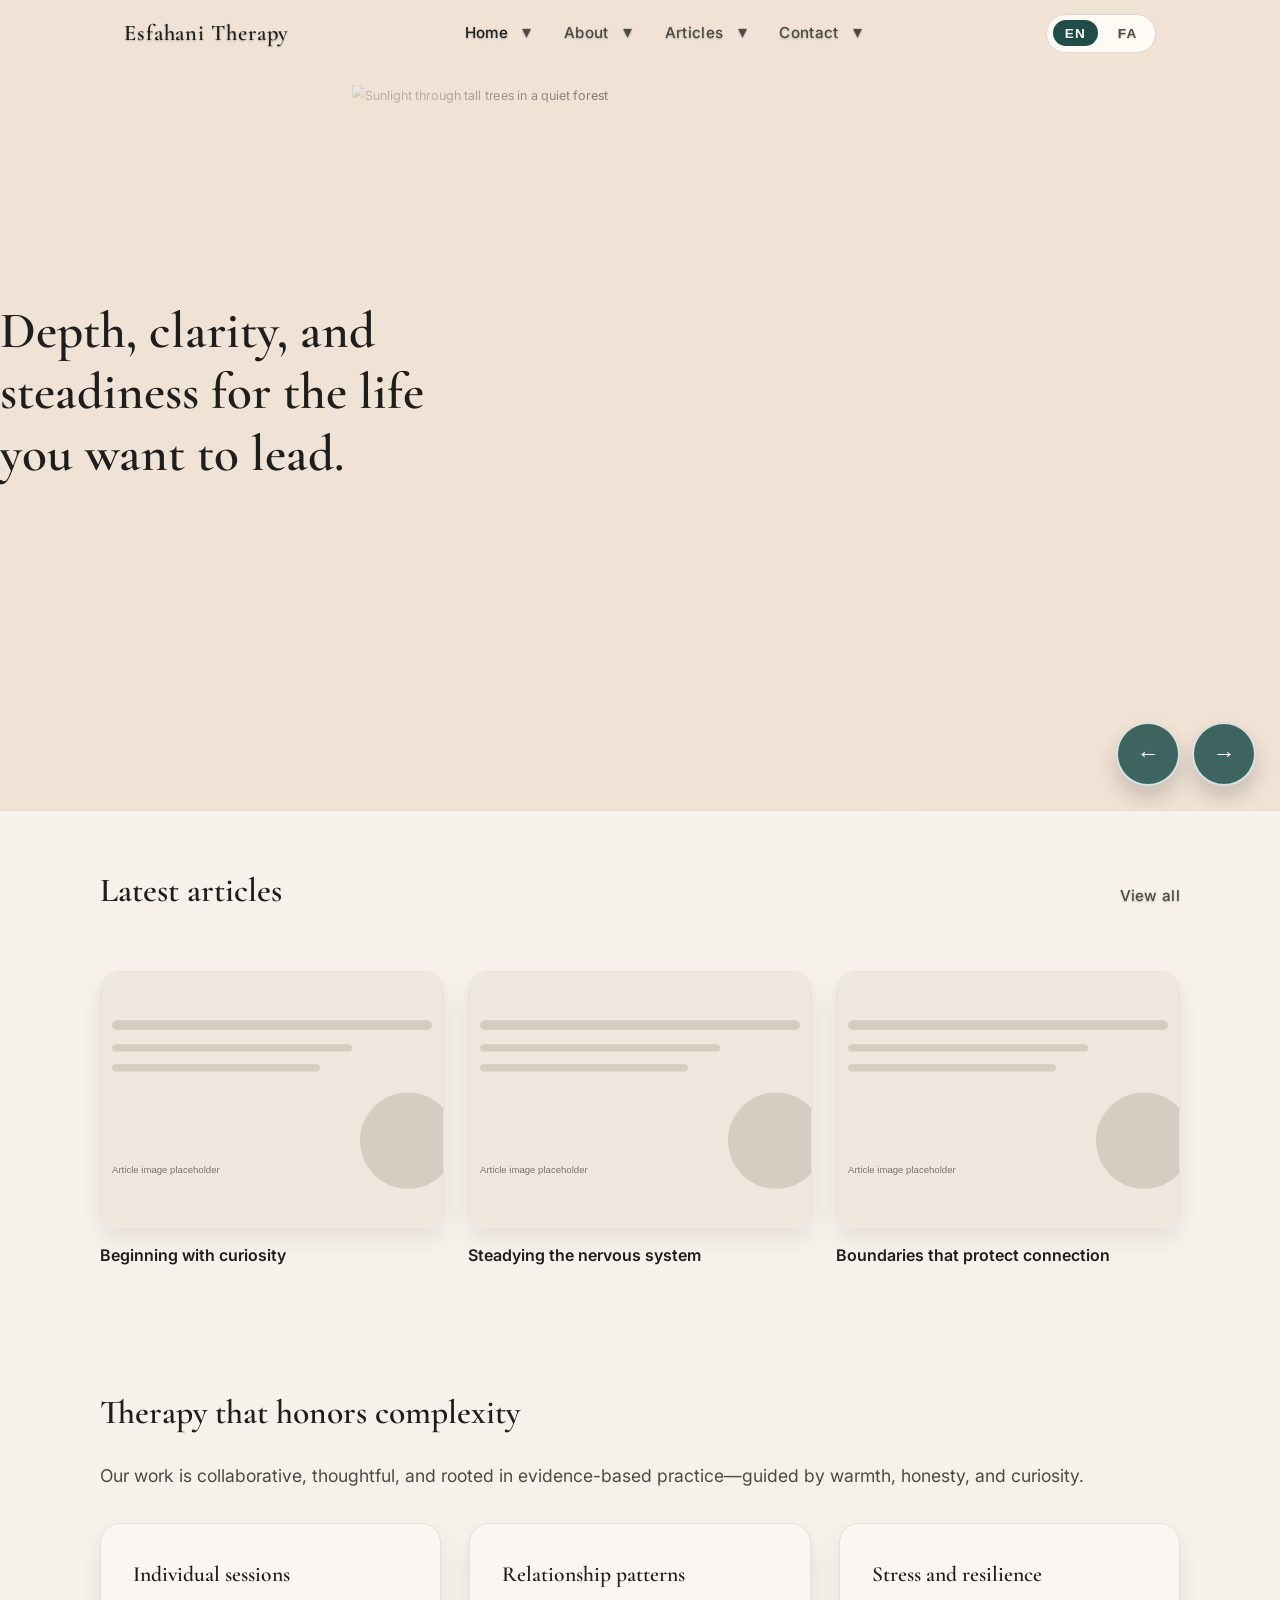
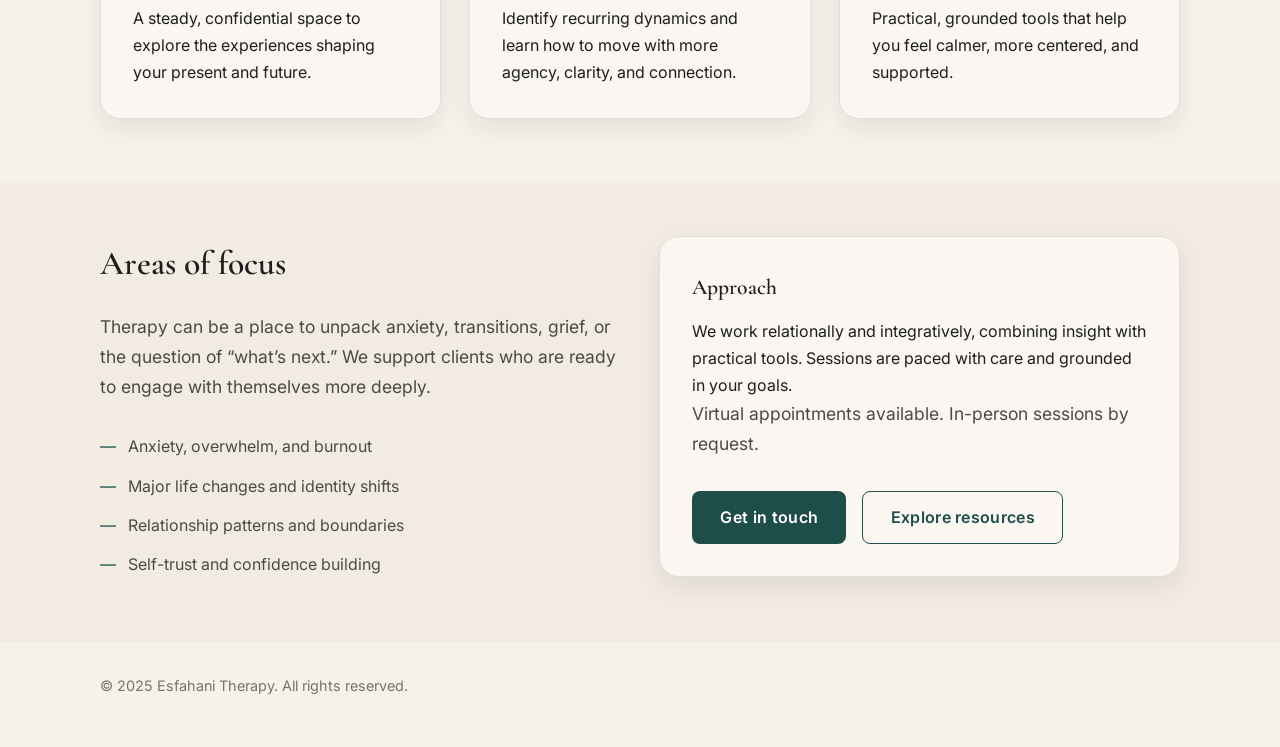
==== index.html @ fb71d81e "Add fifth hero slide image" ====
<!doctype html>
<html lang="en">
  <head>
    <meta charset="UTF-8" />
    <meta name="viewport" content="width=device-width, initial-scale=1.0" />
    <title data-field="homePageTitle">Esfahani Therapy | Home</title>
    <meta
      name="description"
      content="Esfahani Therapy offers compassionate support and evidence-based care."
      data-content="homePageDescription"
    />
    <link rel="stylesheet" href="styles.css" />
  </head>
  <body class="home">
    <header class="site-header">
      <div class="container">
        <div class="nav-ribbon">
          <a class="logo" href="index.html" data-field="siteName"
            >Esfahani Therapy</a
          >
          <button
            class="nav-toggle"
            type="button"
            aria-label="Open menu"
            aria-expanded="false"
            data-nav-toggle
            data-aria-label="navMenuAriaLabel"
          >
            <span class="nav-toggle-icon" aria-hidden="true"></span>
          </button>
          <nav class="nav">
            <div class="nav-item">
              <a class="nav-link active" href="index.html" data-field="navHomeLabel"
                >Home</a
              >
              <button
                class="nav-arrow"
                type="button"
                aria-label="Show home highlights"
                data-aria-label="navHomeHighlightsAria"
              ></button>
              <div class="nav-dropdown">
                <p class="nav-dropdown-label" data-field="navHomeOverviewLabel">
                  Home overview
                </p>
                <p data-field="navHomeOverviewBody">
                  Preview the therapy philosophy and areas of focus.
                </p>
                <a class="nav-sub-link" href="index.html#home-overview"
                  data-field="homeSectionTitle"
                  >Therapy that honors complexity</a
                >
                <a class="nav-sub-link" href="index.html#focus"
                  data-field="focusSectionTitle"
                  >Areas of focus</a
                >
              </div>
            </div>
            <div class="nav-item">
              <a class="nav-link" href="about.html" data-field="navAboutLabel"
                >About</a
              >
              <button
                class="nav-arrow"
                type="button"
                aria-label="Show about highlights"
                data-aria-label="navAboutHighlightsAria"
              ></button>
              <div class="nav-dropdown">
                <p class="nav-dropdown-label" data-field="navAboutLabel">About</p>
                <p data-field="navAboutOverviewBody">
                  Learn about the practice, values, and background.
                </p>
                <a class="nav-sub-link" href="about.html#about-story"
                  data-field="navAboutStoryLabel"
                  >Our story</a
                >
                <a class="nav-sub-link" href="about.html#about-values"
                  data-field="navAboutValuesLabel"
                  >Guiding values</a
                >
                <a class="nav-sub-link" href="about.html#about-credentials"
                  data-field="navAboutCredentialsLabel"
                  >Credentials</a
                >
              </div>
            </div>
            <div class="nav-item">
              <a
                class="nav-link"
                href="articles.html"
                data-field="navArticlesLabel"
                >Articles</a
              >
              <button
                class="nav-arrow"
                type="button"
                aria-label="Show article topics"
                data-aria-label="navArticlesHighlightsAria"
              ></button>
              <div class="nav-dropdown">
                <p class="nav-dropdown-label" data-field="navArticlesLabel">
                  Articles
                </p>
                <p data-field="navArticlesOverviewBody">
                  Read reflections on emotional health and relationships.
                </p>
                <a class="nav-sub-link" href="articles.html#articles-listing"
                  data-field="navArticlesFeaturedLabel"
                  >Featured reflections</a
                >
                <a class="nav-sub-link" href="articles.html#articles-resources"
                  data-field="navArticlesResourcesLabel"
                  >Upcoming resources</a
                >
              </div>
            </div>
            <div class="nav-item">
              <a class="nav-link" href="contact.html" data-field="navContactLabel"
                >Contact</a
              >
              <button
                class="nav-arrow"
                type="button"
                aria-label="Show contact options"
                data-aria-label="navContactHighlightsAria"
              ></button>
              <div class="nav-dropdown">
                <p class="nav-dropdown-label" data-field="navContactLabel">
                  Contact
                </p>
                <p data-field="navContactOverviewBody">
                  Reach out for consultations or ongoing therapy.
                </p>
                <a class="nav-sub-link" href="contact.html#contact-details"
                  data-field="navContactEmailPhoneLabel"
                  >Email and phone</a
                >
                <a class="nav-sub-link" href="contact.html#contact-hours"
                  data-field="navContactOfficeHoursLabel"
                  >Office hours</a
                >
              </div>
            </div>
          </nav>
          <div class="language-toggle" role="group" aria-label="Language selection" data-aria-label="languageSelectionAriaLabel">
            <button
              class="language-button"
              type="button"
              data-language-toggle
              data-language="en"
              aria-pressed="false"
            >
              EN
            </button>
            <button
              class="language-button"
              type="button"
              data-language-toggle
              data-language="fa"
              aria-pressed="false"
            >
              FA
            </button>
          </div>
        </div>
      </div>
    </header>

    <main>
      <section class="hero hero-slider" aria-label="Featured highlights" data-aria-label="heroSectionAriaLabel">
        <div class="hero-media">
          <div class="hero-slides">
            <div class="hero-slide is-active">
              <div class="slide__copy hero-content">
                <h1 data-field="heroSlideOneHeadline">
                  Depth, clarity, and steadiness for the life you want to lead.
                </h1>
              </div>
              <div class="slide__media">
                <img
                  src="https://images.unsplash.com/photo-1500530855697-b586d89ba3ee?auto=format&fit=crop&w=2000&q=80"
                  alt="Sunlight through tall trees in a quiet forest"
                />
              </div>
            </div>
            <div class="hero-slide">
              <div class="slide__copy hero-content">
                <h1 data-field="heroSlideTwoHeadline">Grounded support for meaningful change.</h1>
              </div>
              <div class="slide__media">
                <img
                  src="uploads/hero_pic1.jpg"
                  alt="A calm interior with soft natural light"
                />
              </div>
            </div>
            <div class="hero-slide">
              <div class="slide__copy hero-content">
                <h1 data-field="heroSlideThreeHeadline">Insightful therapy for resilient living.</h1>
              </div>
              <div class="slide__media">
                <img
                  src="uploads/hero_pic1_16x9_1920x1080.jpg"
                  alt="Warm neutral textures layered in soft light"
                />
              </div>
            </div>
            <div class="hero-slide" aria-hidden="true">
              <div class="slide__copy hero-content">
                <h1 data-field="heroSlideFourHeadline">Therapy that honors complexity and growth.</h1>
              </div>
              <div class="slide__media">
                <img
                  src="uploads/hero_zoom_cw900_top240_cx700.jpg"
                  alt="Calming botanical illustration in a soft neutral palette"
                />
              </div>
            </div>
            <div class="hero-slide">
              <div class="slide__copy hero-content">
                <h1 data-field="heroSlideFiveHeadline">Mindful care for steady growth.</h1>
              </div>
              <div class="slide__media">
                <img
                  src="uploads/hero_dominant_1p35.jpg"
                  alt="Sunlit landscape with warm tones and gentle horizon"
                />
              </div>
            </div>
          </div>
        </div>
        <div class="hero-controls-bar">
          <div class="hero-media-controls">
            <button
              class="hero-arrow"
              type="button"
              data-direction="prev"
              aria-label="Previous slide"
              data-aria-label="heroPrevSlideAriaLabel"
            >
              <span aria-hidden="true">←</span>
            </button>
            <button
              class="hero-arrow"
              type="button"
              data-direction="next"
              aria-label="Next slide"
              data-aria-label="heroNextSlideAriaLabel"
            >
              <span aria-hidden="true">→</span>
            </button>
          </div>
        </div>
        <div class="container hero-grid"></div>
      </section>

      <section class="section latest-articles-section" id="latest-articles">
        <div class="container">
          <div class="section-header">
            <h2 data-field="latestArticlesHeading">Latest articles</h2>
            <a class="nav-link" href="articles.html" data-field="latestArticlesViewAll">View all</a>
          </div>
          <div class="latest-articles" id="latest-articles-list"></div>
        </div>
      </section>

      <section class="section" id="home-overview">
        <div class="container">
          <h2 data-field="homeSectionTitle">Therapy that honors complexity</h2>
          <p class="lead" data-field="homeSectionLead">
            Our work is collaborative, thoughtful, and rooted in evidence-based
            practice—guided by warmth, honesty, and curiosity.
          </p>
          <div class="grid" id="home-cards"></div>
        </div>
      </section>

      <section class="section section-muted" id="focus">
        <div class="container">
          <div class="hero-grid">
            <div>
              <h2 data-field="focusSectionTitle">Areas of focus</h2>
              <p class="lead" data-field="focusSectionLead">
                Therapy can be a place to unpack anxiety, transitions, grief,
                or the question of “what’s next.” We support clients who are
                ready to engage with themselves more deeply.
              </p>
              <div class="list" id="focus-list"></div>
            </div>
            <div class="card">
              <h3 data-field="approachTitle">Approach</h3>
              <p data-field="approachBody">
                We work relationally and integratively, combining insight with
                practical tools. Sessions are paced with care and grounded in
                your goals.
              </p>
              <p class="lead" data-field="approachLead">
                Virtual appointments available. In-person sessions by request.
              </p>
              <div class="contact-actions">
                <a
                  class="button primary"
                  href="contact.html"
                  data-field="approachPrimaryCtaLabel"
                  data-href="approachPrimaryCtaLink"
                  >Get in touch</a
                >
                <a
                  class="button ghost"
                  href="articles.html"
                  data-field="approachSecondaryCtaLabel"
                  data-href="approachSecondaryCtaLink"
                  >Explore resources</a
                >
              </div>
            </div>
          </div>
        </div>
      </section>
    </main>

    <footer class="site-footer">
      <div class="container">
        <p data-field="footerText">© 2025 Esfahani Therapy. All rights reserved.</p>
      </div>
    </footer>

    <div
      class="mobile-contact"
      aria-label="Mobile contact actions"
      data-aria-label="mobileContactAriaLabel"
    >
      <a
        class="button primary"
        href="tel:+10000000000"
        data-field="phoneLabel"
        data-href="phoneLink"
        >Call</a
      >
      <a
        class="button ghost"
        href="mailto:hello@esfahani-therapy.com"
        data-field="emailLabel"
        data-href="emailLink"
        >Email</a
      >
    </div>
    <script src="site.js"></script>
  </body>
</html>
---- styles.css ----
@import url("https://fonts.googleapis.com/css2?family=Cormorant+Garamond:wght@400;500;600&family=Inter:wght@300;400;500;600&family=Vazirmatn:wght@300;400;500;600&display=swap");

* {
  box-sizing: border-box;
  margin: 0;
  padding: 0;
}

img {
  max-width: 100%;
  height: auto;
  display: block;
}

body {
  font-family: "Inter", system-ui, sans-serif;
  color: #1e1e1e;
  background: #f6f1ea;
  line-height: 1.7;
}

:root {
  --header-height: clamp(64px, 8vh, 96px);
}

html[lang="fa"] body {
  text-align: right;
}

html[lang="fa"] body {
  font-family: "Vazirmatn", "Inter", system-ui, sans-serif;
}

a {
  color: inherit;
  text-decoration: none;
}

.container {
  width: min(1080px, 90%);
  margin: 0 auto;
}

.container.narrow {
  width: min(760px, 92%);
}

.site-header {
  background: transparent;
  border-bottom: none;
  position: fixed;
  top: 0;
  left: 0;
  width: 100%;
  z-index: 1000;
  backdrop-filter: blur(6px);
}

.nav-ribbon {
  position: relative;
  display: flex;
  align-items: center;
  justify-content: space-between;
  padding: clamp(0.75rem, 1.5vw, 0.85rem) clamp(1rem, 2vw, 1.5rem);
  gap: clamp(1rem, 2vw, 1.5rem);
  background: transparent;
  border-radius: 0;
  border: none;
  box-shadow: none;
  margin: 0;
}

.logo {
  font-family: "Cormorant Garamond", serif;
  font-weight: 600;
  font-size: 1.4rem;
  letter-spacing: 0.04em;
  text-transform: none;
  text-shadow: 0 1px 2px rgba(16, 16, 16, 0.25);
}

.nav {
  display: flex;
  gap: clamp(0.75rem, 2vw, 1.5rem);
  flex-wrap: wrap;
  align-items: center;
}

.nav-toggle {
  display: none;
  border: 1px solid #e0d8cf;
  background: #fffaf3;
  color: #1e1e1e;
  width: 42px;
  height: 42px;
  border-radius: 999px;
  font-size: 1.4rem;
  cursor: pointer;
  align-items: center;
  justify-content: center;
}

.nav-toggle-icon {
  width: 18px;
  height: 2px;
  background: currentColor;
  display: block;
  position: relative;
}

.nav-toggle-icon::before,
.nav-toggle-icon::after {
  content: "";
  position: absolute;
  left: 0;
  width: 18px;
  height: 2px;
  background: currentColor;
}

.nav-toggle-icon::before {
  top: -6px;
}

.nav-toggle-icon::after {
  top: 6px;
}

html[lang="fa"] .nav {
  flex-direction: row;
}

html[lang="fa"] .nav-ribbon {
  flex-direction: row-reverse;
}

html[lang="fa"] .nav-item {
  flex-direction: row;
  direction: rtl;
}

html[lang="fa"] .nav-item:nth-child(1) {
  order: 4;
}

html[lang="fa"] .nav-item:nth-child(2) {
  order: 3;
}

html[lang="fa"] .nav-item:nth-child(3) {
  order: 2;
}

html[lang="fa"] .nav-item:nth-child(4) {
  order: 1;
}

.nav-item {
  position: static;
  display: inline-flex;
  align-items: center;
  gap: 0.35rem;
}

.nav-arrow {
  border: none;
  background: transparent;
  color: #4b4b46;
  font-size: 1.1rem;
  cursor: pointer;
  padding: 0.35rem 0.55rem;
  border-radius: 999px;
  line-height: 1;
  text-shadow: 0 1px 2px rgba(16, 16, 16, 0.25);
}

.nav-arrow::before {
  content: "▾";
  display: block;
}

.nav-arrow:hover,
.nav-arrow:focus-visible {
  background: rgba(31, 78, 74, 0.12);
  color: #1e1e1e;
}

.nav-dropdown {
  position: absolute;
  top: calc(100% + 0.25rem);
  left: 0;
  right: 0;
  min-width: 0;
  max-width: none;
  width: 100%;
  background: #fffaf3;
  border-radius: 1rem;
  border: 1px solid #e4ddd4;
  padding: 1.25rem 1.5rem;
  box-shadow: 0 18px 30px rgba(28, 24, 20, 0.12);
  display: grid;
  gap: 0.5rem;
  opacity: 0;
  transform: translateY(-6px);
  pointer-events: none;
  transition: opacity 0.2s ease, transform 0.2s ease;
  z-index: 20;
}

html[lang="fa"] .nav-dropdown {
  text-align: right;
}

.language-toggle {
  display: inline-flex;
  align-items: center;
  gap: 0.5rem;
  padding: 0.35rem;
  border-radius: 999px;
  border: 1px solid #e0d8cf;
  background: #fffaf3;
}

.language-button {
  border: none;
  background: transparent;
  font-weight: 600;
  font-size: 0.85rem;
  letter-spacing: 0.08em;
  color: #4b4b46;
  padding: 0.35rem 0.75rem;
  border-radius: 999px;
  cursor: pointer;
  text-shadow: 0 1px 2px rgba(16, 16, 16, 0.2);
}

.language-button.is-active {
  background: #1f4e4a;
  color: #fffaf3;
}

html[lang="fa"] .language-toggle {
  flex-direction: row-reverse;
}

.nav-dropdown-label {
  font-size: 0.8rem;
  letter-spacing: 0.14em;
  text-transform: uppercase;
  color: #7a736c;
}

.nav-sub-link {
  font-weight: 600;
  color: #1f4e4a;
  font-size: 0.95rem;
}

.nav-sub-link:hover {
  color: #183f3b;
}

.nav-link {
  color: #4b4b46;
  font-weight: 500;
  font-size: 0.95rem;
  letter-spacing: 0.02em;
  text-shadow: 0 1px 2px rgba(16, 16, 16, 0.25);
}

.nav-link.active,
.nav-link:hover {
  color: #1e1e1e;
}

.nav-item:hover .nav-dropdown,
.nav-item:focus-within .nav-dropdown {
  opacity: 1;
  transform: translateY(0);
  pointer-events: auto;
}

@media (max-width: 900px) {
  .nav-ribbon {
    flex-wrap: wrap;
  }

  .nav-toggle {
    display: inline-flex;
  }

  .nav {
    display: none;
    width: 100%;
    flex-direction: column;
    align-items: flex-start;
    gap: 0.75rem;
    padding-top: 0.5rem;
  }

  html[lang="fa"] .nav {
    align-items: flex-end;
  }

  .nav-open .nav {
    text-align: left;
  }

  html[lang="fa"] .nav-open .nav {
    text-align: right;
  }

  .language-toggle {
    display: none;
  }

  .nav-open .nav {
    display: flex;
    background: rgba(253, 248, 241, 0.88);
    border-radius: 1rem;
    padding: 0.75rem 1rem;
    box-shadow: 0 12px 24px rgba(28, 24, 20, 0.12);
  }

  .nav-open .language-toggle {
    display: inline-flex;
    margin-left: auto;
  }

  .nav-open .nav-link,
  .nav-open .language-button {
    text-shadow: 0 2px 4px rgba(16, 16, 16, 0.35);
  }

  html[lang="fa"] .nav-open .language-toggle {
    margin-right: auto;
    margin-left: 0;
  }

  .nav-item {
    width: 100%;
  }

  .nav-dropdown {
    position: static;
    opacity: 1;
    transform: none;
    pointer-events: auto;
    padding: 0.75rem 1rem;
  }
}

.hero {
  padding: clamp(2rem, 4vw, 4rem) 0 clamp(2rem, 4vw, 3rem);
}

.hero-slider {
  --hero-surface: #f0e3d5;
  position: relative;
  overflow: hidden;
  padding: 0;
  margin: 0;
  background: var(--hero-surface);
  border-bottom: 1px solid #e2dbd2;
  min-height: 0;
}

body.home .hero-slider {
  margin-top: 0;
}

.hero-slider::before {
  content: "";
  position: absolute;
  inset: 0;
  background: linear-gradient(
    120deg,
    rgba(16, 16, 16, 0.15),
    rgba(16, 16, 16, 0.35)
  );
  z-index: 0;
}

.hero-slides {
  position: absolute;
  inset: 0;
  z-index: 0;
}

.hero-slide {
  position: absolute;
  inset: 0;
  display: grid;
  grid-template-columns: minmax(0, 1fr) minmax(0, 1fr);
  align-items: center;
  padding: 0;
  opacity: 0;
  transition: opacity 0.6s ease;
}

.hero-slide.is-active {
  opacity: 1;
}

.hero-slide::before {
  content: "";
  position: absolute;
  inset: 0;
  background: linear-gradient(
    90deg,
    color-mix(in srgb, var(--hero-surface) 82%, transparent) 0%,
    color-mix(in srgb, var(--hero-surface) 70%, transparent) 34%,
    color-mix(in srgb, var(--hero-surface) 28%, transparent) 58%,
    rgba(246, 241, 234, 0.015) 72%,
    rgba(246, 241, 234, 0) 84%
  );
  z-index: 1;
}

.slide__copy {
  position: relative;
  z-index: 2;
  max-width: 480px;
  padding-inline: clamp(1.5rem, 4vw, 4rem);
  pointer-events: auto;
}

.slide__copy::before {
  content: "";
  position: absolute;
  inset: -0.65rem 28% -0.65rem -0.9rem;
  background: linear-gradient(
    90deg,
    color-mix(in srgb, var(--hero-surface) 44%, transparent) 0%,
    color-mix(in srgb, var(--hero-surface) 22%, transparent) 40%,
    rgba(246, 241, 234, 0) 78%
  );
  z-index: 0;
  border-radius: 1rem;
  pointer-events: none;
}

.slide__copy > * {
  position: relative;
  z-index: 1;
}

.slide__media {
  position: absolute;
  inset: 0;
  z-index: 0;
  background: var(--hero-surface);
}

.slide__media::before {
  content: "";
  position: absolute;
  inset: 0;
  background: linear-gradient(
    90deg,
    color-mix(in srgb, var(--hero-surface) 56%, transparent) 0%,
    color-mix(in srgb, var(--hero-surface) 34%, transparent) 12%,
    color-mix(in srgb, var(--hero-surface) 14%, transparent) 24%,
    rgba(246, 241, 234, 0) 40%
  );
  z-index: 1;
  pointer-events: none;
}

.slide__media::after {
  content: "";
  position: absolute;
  inset: 0;
  background:
    linear-gradient(
      270deg,
      color-mix(in srgb, var(--hero-surface) 42%, transparent) 0%,
      transparent 12%
    ),
    linear-gradient(
      0deg,
      color-mix(in srgb, var(--hero-surface) 38%, transparent) 0%,
      transparent 10%
    );
  z-index: 1;
  pointer-events: none;
}



.slide__media img {
  position: relative;
  z-index: 0;
  width: 100%;
  height: 100%;
  object-fit: cover;
  object-position: 75% center;
  display: block;
}

@media (min-width: 901px) {
  .hero-slider .slide__media img {
    object-position: 99% 30%;
    transform: translateX(6.5%) scale(0.79);
    transform-origin: right center;
    -webkit-mask-image:
      linear-gradient(90deg, transparent 0%, #000 14%, #000 100%),
      linear-gradient(180deg, #000 0%, #000 94%, transparent 100%);
    mask-image:
      linear-gradient(90deg, transparent 0%, #000 14%, #000 100%),
      linear-gradient(180deg, #000 0%, #000 94%, transparent 100%);
    -webkit-mask-size: 100% 100%, 100% 100%;
    mask-size: 100% 100%, 100% 100%;
    -webkit-mask-repeat: no-repeat, no-repeat;
    mask-repeat: no-repeat, no-repeat;
  }
}

.slide__media--placeholder {
  display: flex;
  align-items: center;
  justify-content: center;
  background: linear-gradient(135deg, #e2d4c2, #cbb8a4);
}

.slide__media--placeholder .hero-slide-shape {
  width: min(420px, 60%);
  height: min(420px, 60%);
  border-radius: 50%;
  border: 2px dashed rgba(30, 30, 30, 0.15);
  background: rgba(255, 255, 255, 0.25);
}

.hero-content {
  max-width: 460px;
  position: relative;
  z-index: 1;
  background: rgba(247, 241, 233, 0.92);
  padding: clamp(1.5rem, 3vw, 2.5rem);
  border-radius: 1.75rem;
  box-shadow: 0 18px 30px rgba(38, 32, 28, 0.18);
}

.hero-slider .hero-content {
  background: transparent;
  padding: 0;
  box-shadow: none;
}

.is-fa .hero-slider .hero-content {
  direction: rtl;
  text-align: right;
  unicode-bidi: plaintext;
}

.eyebrow {
  text-transform: uppercase;
  font-size: 0.75rem;
  letter-spacing: 0.2em;
  color: #6f675f;
  margin-bottom: 1rem;
}

h1 {
  font-family: "Cormorant Garamond", serif;
  font-size: clamp(2.6rem, 4vw, 3.6rem);
  line-height: 1.2;
  margin-bottom: 1.5rem;
  color: #1e1e1e;
  font-weight: 600;
}

h2 {
  font-family: "Cormorant Garamond", serif;
  font-size: 2.1rem;
  margin-bottom: 1.25rem;
  color: #1e1e1e;
  font-weight: 600;
}

h3 {
  font-family: "Cormorant Garamond", serif;
  font-size: 1.35rem;
  margin-bottom: 0.75rem;
  font-weight: 600;
}

.lead {
  font-size: 1.1rem;
  color: #4d4a45;
  margin-bottom: 2rem;
}

.hero-actions {
  display: flex;
  flex-wrap: wrap;
  gap: 1rem;
}

.hero-controls {
  margin-top: 2rem;
  display: flex;
  align-items: center;
  gap: 1rem;
}

.hero-dots {
  display: inline-flex;
  gap: 0.5rem;
  padding: 0.35rem 0.75rem;
  background: rgba(255, 255, 255, 0.85);
  border-radius: 999px;
  border: 1px solid rgba(30, 30, 30, 0.12);
}

.hero-dot {
  width: 10px;
  height: 10px;
  border-radius: 50%;
  border: none;
  background: rgba(31, 78, 74, 0.25);
  cursor: pointer;
}

.hero-dot.is-active {
  background: #1f4e4a;
}

.hero-media {
  position: relative;
  width: 100%;
  height: clamp(560px, 90svh, calc(100svh - var(--header-height)));
  border-radius: 0;
  overflow: hidden;
  box-shadow: none;
  z-index: 0;
  --hero-controls-height: calc(clamp(44px, 8vw, 64px) + 0.75rem);
}

.hero-controls-bar {
  position: absolute;
  bottom: calc(
    clamp(0.75rem, 2vw, 1.5rem) + env(safe-area-inset-bottom, 0px)
  );
  right: clamp(0.75rem, 2vw, 1.5rem);
  z-index: 3;
}

.is-fa .hero-controls-bar {
  right: auto;
  left: clamp(0.75rem, 2vw, 1.5rem);
}

.hero-media-controls {
  display: inline-flex;
  gap: 0.75rem;
  align-items: center;
}

.hero-arrow {
  width: clamp(44px, 8vw, 64px);
  height: clamp(44px, 8vw, 64px);
  border-radius: 999px;
  border: 2px solid rgba(255, 255, 255, 0.8);
  background: rgba(31, 78, 74, 0.85);
  color: #fff;
  font-size: clamp(1rem, 2.4vw, 1.4rem);
  cursor: pointer;
  display: inline-flex;
  align-items: center;
  justify-content: center;
  box-shadow: 0 12px 20px rgba(28, 24, 20, 0.18);
}

.hero-arrow:hover {
  background: rgba(24, 63, 59, 0.9);
}

.button {
  padding: 0.75rem 1.7rem;
  border-radius: 8px;
  border: 1px solid transparent;
  font-weight: 600;
  letter-spacing: 0.02em;
  transition: all 0.2s ease;
}

.button.primary {
  background: #1f4e4a;
  color: #fff;
}

.button.primary:hover {
  background: #183f3b;
}

.button.ghost {
  border-color: #1f4e4a;
  color: #1f4e4a;
  background: transparent;
}

.button.ghost:hover {
  background: rgba(31, 78, 74, 0.08);
}

.section {
  padding: clamp(2.5rem, 4vw, 3.5rem) 0 clamp(3rem, 5vw, 4.5rem);
}

.section-header {
  display: flex;
  align-items: baseline;
  justify-content: space-between;
  gap: 1rem;
  margin-bottom: 2rem;
}

.latest-articles {
  display: grid;
  grid-template-columns: repeat(3, minmax(0, 1fr));
  gap: 1.5rem;
}

.latest-article-card {
  display: flex;
  flex-direction: column;
  gap: 0.75rem;
}

.latest-article-card a {
  color: inherit;
}

.latest-article-media {
  border-radius: 1.25rem;
  overflow: hidden;
  border: 1px solid #e6dfd6;
  background: #fffdf9;
  box-shadow: 0 10px 25px rgba(30, 30, 30, 0.08);
}

.latest-article-media img {
  width: 100%;
  height: 100%;
  aspect-ratio: 4 / 3;
  object-fit: cover;
}

.latest-article-title {
  font-weight: 600;
  font-size: 1rem;
  color: #1e1e1e;
}

.grid {
  display: grid;
  grid-template-columns: repeat(auto-fit, minmax(230px, 1fr));
  gap: 1.75rem;
}

.card {
  background: #faf7f2;
  padding: 2rem;
  border-radius: 1.25rem;
  border: 1px solid #e6dfd6;
  box-shadow: 0 10px 25px rgba(30, 30, 30, 0.08);
}

.contact-card {
  display: grid;
  gap: 1.5rem;
  background: #faf7f2;
  padding: 2rem;
  border-radius: 1.5rem;
  border: 1px solid #e6dfd6;
  box-shadow: 0 10px 25px rgba(30, 30, 30, 0.08);
}

.contact-card a {
  color: #1f4e4a;
  font-weight: 600;
}

.hint {
  font-size: 0.9rem;
  color: #7a736c;
}

.note {
  margin-top: 2.5rem;
  color: #7a736c;
  font-size: 0.95rem;
}

.placeholder {
  background: #faf7f2;
  border-radius: 1.5rem;
  padding: 2rem;
  border: 1px dashed #c7beb3;
}

.articles-list {
  display: grid;
  gap: 1.5rem;
  margin: 2rem 0;
}

.article-card {
  display: grid;
  gap: 0.75rem;
  padding: 1.75rem;
  background: #fffdf9;
  border-radius: 1.25rem;
  border: 1px solid #e6dfd6;
}

.article-card img {
  width: 100%;
  height: auto;
  border-radius: 1rem;
}

.article-meta {
  font-size: 0.9rem;
  color: #7a736c;
  letter-spacing: 0.02em;
  text-transform: uppercase;
}

.site-footer {
  padding: 2rem 0 3rem;
  color: #7a736c;
  font-size: 0.9rem;
}

.hero-grid {
  display: grid;
  grid-template-columns: repeat(auto-fit, minmax(260px, 1fr));
  gap: clamp(1.5rem, 3vw, 2.5rem);
  align-items: center;
  position: relative;
  z-index: 1;
}

.hero-slider .hero-grid {
  position: absolute;
  inset: 0;
  z-index: 2;
  display: flex;
  align-items: center;
  grid-template-columns: minmax(0, 1fr);
  padding: clamp(5.5rem, 10vw, 7.5rem) 0 clamp(3.5rem, 5vw, 5rem);
  pointer-events: none;
}

.portrait {
  background: #ebe4da;
  border-radius: 1.5rem;
  min-height: clamp(260px, 45vw, 360px);
  display: flex;
  align-items: center;
  justify-content: center;
  text-align: center;
  padding: clamp(1.25rem, 3vw, 2rem);
  border: 1px solid #e0d7cd;
}

.portrait img {
  width: 100%;
  height: 100%;
  max-height: 520px;
  object-fit: cover;
  border-radius: 1.25rem;
}

.list {
  display: grid;
  gap: 0.75rem;
  margin-top: 1rem;
}

.list-item {
  display: flex;
  gap: 0.75rem;
  align-items: flex-start;
  color: #4d4a45;
}

.list-item::before {
  content: "—";
  color: #1f4e4a;
}

.section-muted {
  background: #f1ebe2;
}

.contact-actions {
  display: flex;
  flex-wrap: wrap;
  gap: 1rem;
  margin-top: 1.5rem;
}

.mobile-contact {
  display: none;
  position: static;
  margin: 2rem auto 0;
  gap: 0.75rem;
  z-index: 20;
}

.mobile-contact .button {
  padding: 0.65rem 1.25rem;
  font-size: 0.9rem;
}

@media (max-width: 1024px) {
  .container {
    width: min(960px, 92%);
  }

  .hero-content {
    max-width: 520px;
  }
}

@media (max-width: 900px) {
  .latest-articles {
    grid-template-columns: repeat(2, minmax(0, 1fr));
  }

  .nav-ribbon {
    align-items: flex-start;
  }

  .nav {
    width: 100%;
    justify-content: flex-start;
    gap: 0.75rem;
  }

  .nav-item {
    width: 100%;
    justify-content: space-between;
  }

  .nav-link {
    padding: 0.25rem 0;
  }

  .nav-dropdown {
    width: 100%;
  }

  .nav-arrow {
    display: none;
  }

  .hero-slider {
    min-height: 0;
  }

  .hero-slide {
    display: flex;
    flex-direction: column;
    justify-content: flex-end;
    grid-template-columns: 1fr;
    grid-template-rows: auto auto;
    padding: 0;
    text-align: left;
    background: transparent;
    color: #f8f4ee;
  }

  .hero-slide::before {
    background: linear-gradient(
      180deg,
      rgba(16, 16, 16, 0) 45%,
      rgba(16, 16, 16, 0.65) 100%
    );
    z-index: 1;
  }

  .slide__media {
    position: absolute;
    inset: 0;
    order: 0;
    height: 100%;
    border-radius: 0;
  }

  .slide__copy {
    order: 1;
    width: 100%;
    margin-top: 0;
    padding: clamp(1.5rem, 6vw, 2.5rem);
  }

  .hero-slide h1 {
    color: inherit;
  }

  .hero-controls-bar {
    left: auto;
    right: clamp(0.75rem, 2vw, 1.5rem);
    transform: none;
  }
}

@media (max-width: 720px) {
  .site-header {
    background: transparent;
    border-bottom: none;
  }

  .nav-ribbon {
    background: transparent;
  }

  .hero {
    padding-top: 0;
  }

  .hero-slider {
    margin-top: 0;
    padding: 0;
  }

  .hero-media {
    position: relative;
    height: clamp(380px, 80svh, calc(100svh - var(--header-height)));
    border-radius: 0;
    margin-top: 0;
  }

  .hero-slides {
    position: absolute;
  }

  .hero-slider::before {
    border-radius: 0;
    background: none;
  }

  .section-header {
    flex-direction: column;
    align-items: flex-start;
  }

  .latest-articles {
    grid-template-columns: minmax(0, 1fr);
  }

  .nav-ribbon {
    flex-direction: row;
    align-items: center;
    padding: 1rem 1.25rem;
  }

  html[lang="fa"] .nav-ribbon {
    flex-direction: row-reverse;
  }

  .nav-toggle {
    margin-inline-start: auto;
  }

  html[lang="fa"] .nav-toggle {
    margin-inline-start: 1rem;
    margin-inline-end: auto;
  }

  .nav {
    width: 100%;
    justify-content: flex-start;
  }

  .nav-dropdown {
    position: static;
    display: none;
    opacity: 0;
    transform: none;
    pointer-events: none;
    box-shadow: none;
    margin-top: 0.5rem;
  }

  .hero {
    padding-top: 0;
  }

  .hero-slider {
    min-height: 0;
  }

  .hero-content {
    max-width: 100%;
    padding: 1.5rem;
    background: transparent;
    box-shadow: none;
  }

  .hero-controls-bar {
    position: relative;
    bottom: auto;
    right: auto;
    left: auto;
    width: 100%;
    padding: 0.75rem 1rem calc(1rem + env(safe-area-inset-bottom, 0px));
    display: flex;
    justify-content: flex-end;
    background: var(--hero-surface);
    border-top: 1px solid rgba(226, 219, 210, 0.7);
  }

  .is-fa .hero-controls-bar {
    justify-content: flex-start;
  }

  .mobile-contact {
    display: flex;
    justify-content: center;
  }
}

@media (max-width: 560px) {
  .hero-content {
    border-radius: 1.25rem;
  }

  .button {
    width: 100%;
    text-align: center;
  }

  .hero-actions,
  .contact-actions {
    flex-direction: column;
  }

  .hero-dots {
    width: 100%;
    justify-content: center;
  }
}

@media (max-width: 768px) {
  .site-header {
    padding-top: env(safe-area-inset-top, 0px);
    background: linear-gradient(
      180deg,
      rgba(22, 22, 22, 0.32) 0%,
      rgba(22, 22, 22, 0.14) 55%,
      rgba(22, 22, 22, 0) 100%
    );
    backdrop-filter: blur(8px);
  }

  .nav-ribbon {
    padding: 0.85rem 1rem;
  }

  .hero-slider,
  .hero-media {
    min-height: 78svh;
  }

  .hero-media {
    height: auto;
  }

  .hero-slides,
  .hero-slide,
  .slide__media,
  .slide__media img {
    width: 100%;
    height: 100%;
  }

  .slide__media {
    inset: 0;
    border-radius: 0;
  }

  .slide__media::before,
  .slide__media::after {
    background: none;
  }

  .slide__media img {
    object-position: 60% 20%;
  }

  .hero-slide::before {
    background: none;
  }

  .slide__copy {
    padding-left: 20px;
    padding-right: 20px;
    padding-bottom: calc(2.5rem + env(safe-area-inset-bottom, 0px));
  }

  .slide__copy::before {
    inset: -3rem -8vw -2.5rem -20px;
    border-radius: 0;
    background:
      radial-gradient(
        120% 90% at 5% 100%,
        rgba(22, 22, 22, 0.56) 0%,
        rgba(22, 22, 22, 0.38) 35%,
        rgba(22, 22, 22, 0.12) 62%,
        rgba(22, 22, 22, 0) 86%
      ),
      linear-gradient(
        90deg,
        rgba(22, 22, 22, 0.42) 0%,
        rgba(22, 22, 22, 0.24) 30%,
        rgba(22, 22, 22, 0.08) 55%,
        rgba(22, 22, 22, 0) 78%
      );
  }

  .hero-controls-bar {
    padding-bottom: calc(1rem + env(safe-area-inset-bottom, 0px));
    z-index: 4;
  }
}
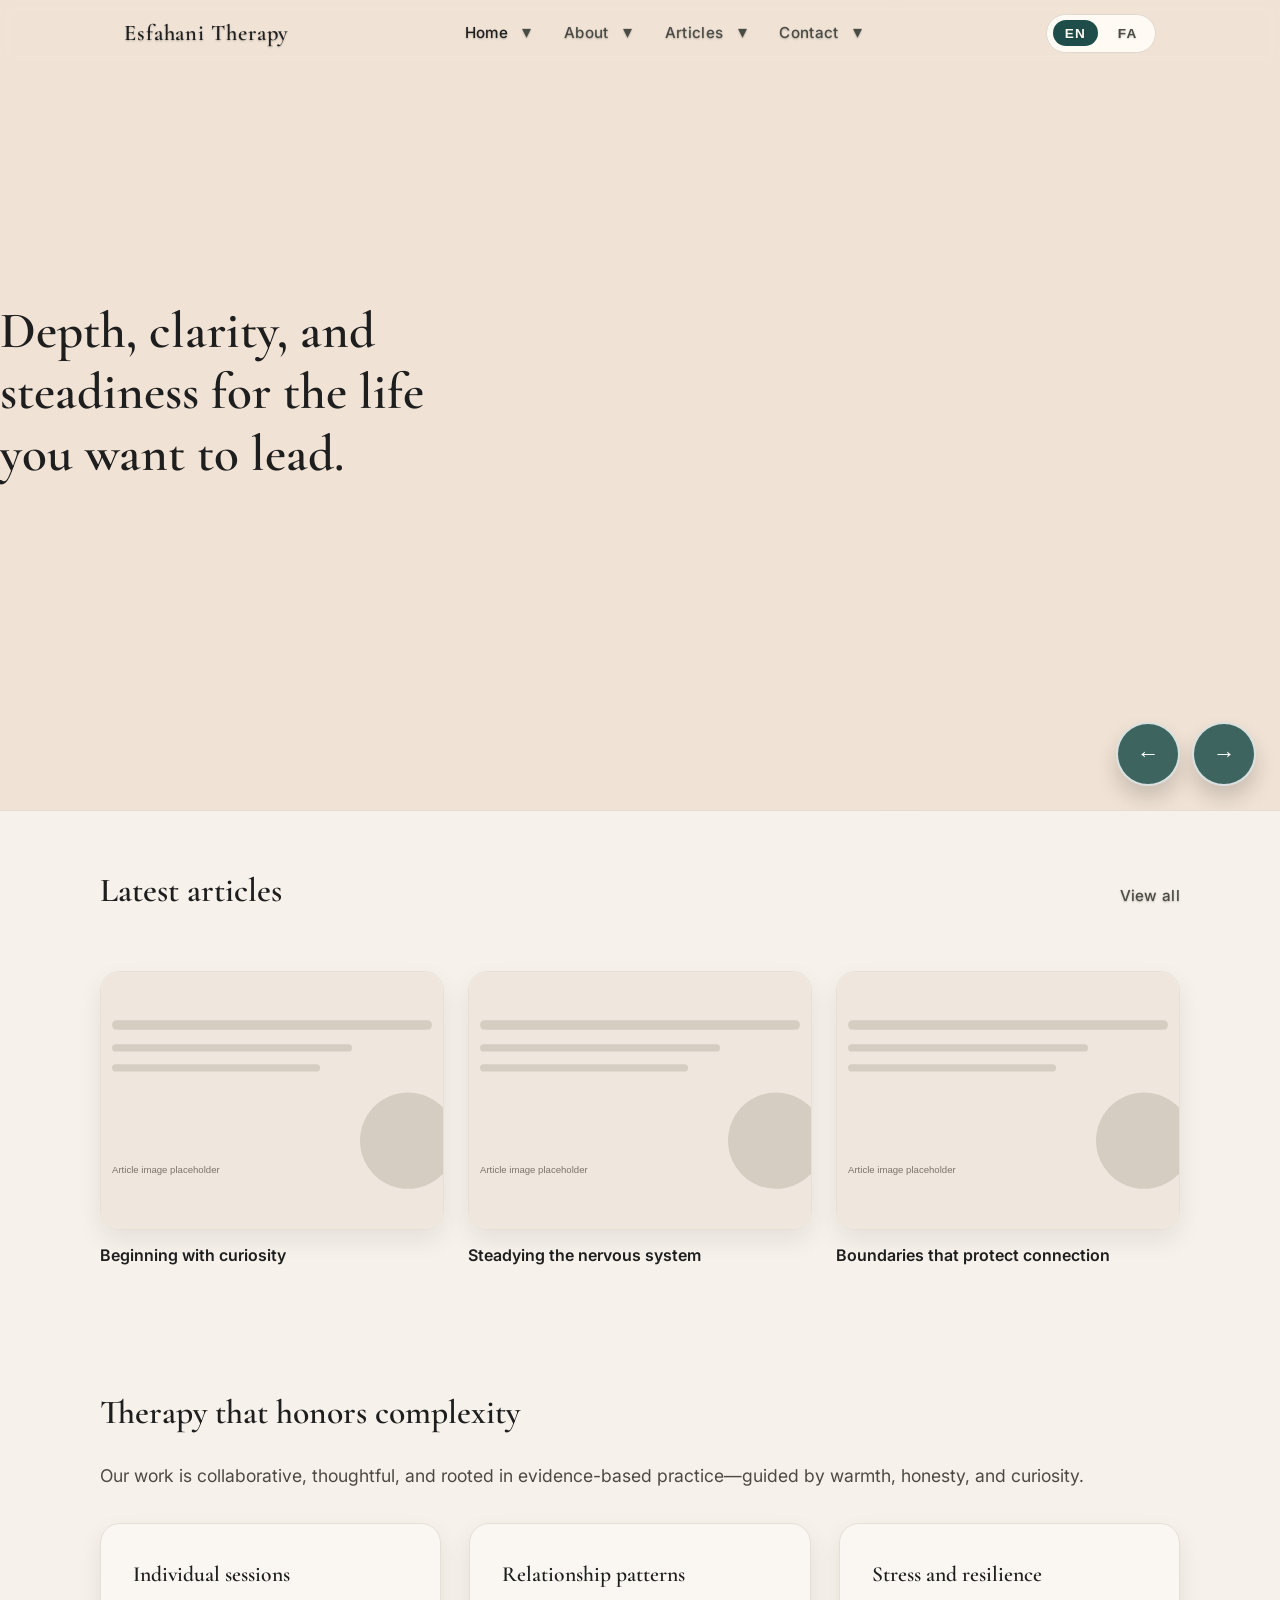
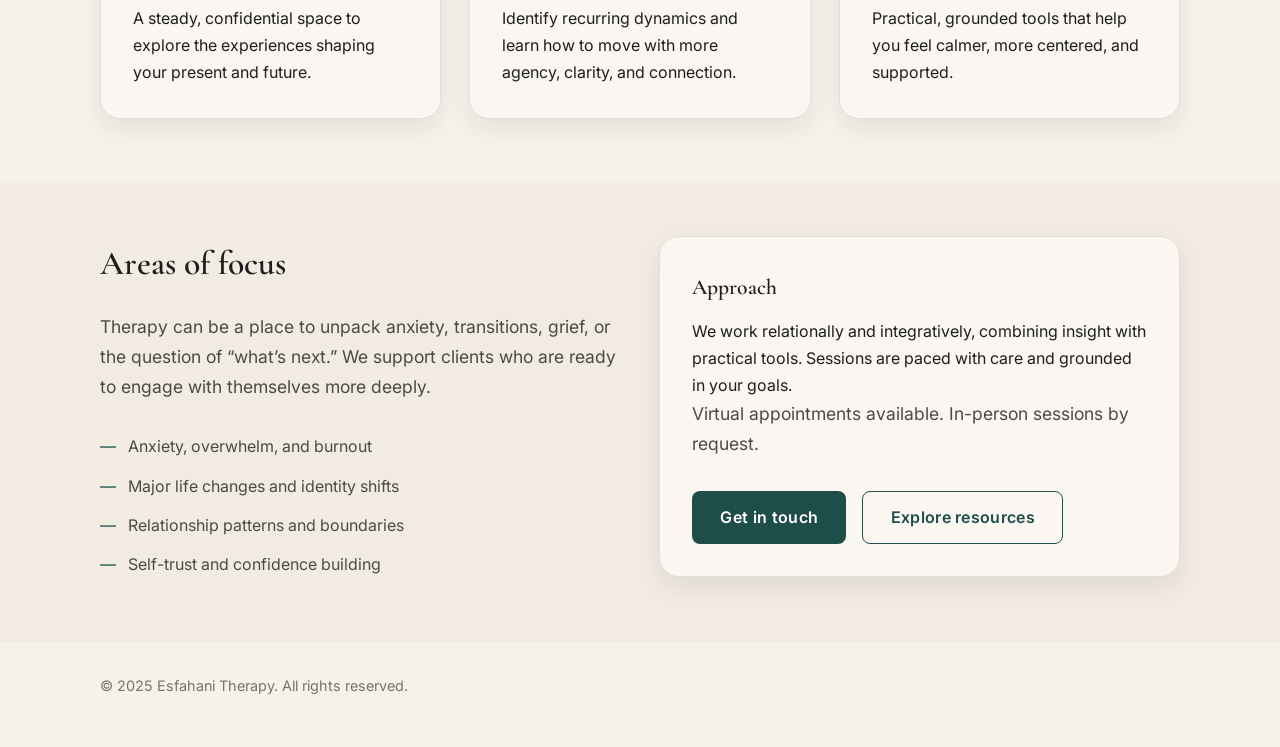
==== commit 8df7785f: "Add responsive hero picture sources" ====
--- a/index.html
+++ b/index.html
@@ -178,10 +178,20 @@
                 </h1>
               </div>
               <div class="slide__media">
-                <img
-                  src="https://images.unsplash.com/photo-1500530855697-b586d89ba3ee?auto=format&fit=crop&w=2000&q=80"
-                  alt="Sunlight through tall trees in a quiet forest"
-                />
+                <picture>
+                  <source
+                    media="(max-width: 768px)"
+                    srcset="https://images.unsplash.com/photo-1500530855697-b586d89ba3ee?auto=format&fit=crop&w=900&q=80"
+                  />
+                  <source
+                    media="(min-width: 769px)"
+                    srcset="https://images.unsplash.com/photo-1500530855697-b586d89ba3ee?auto=format&fit=crop&w=2000&q=80"
+                  />
+                  <img
+                    src="https://images.unsplash.com/photo-1500530855697-b586d89ba3ee?auto=format&fit=crop&w=2000&q=80"
+                    alt="Sunlight through tall trees in a quiet forest"
+                  />
+                </picture>
               </div>
             </div>
             <div class="hero-slide">
@@ -189,10 +199,20 @@
                 <h1 data-field="heroSlideTwoHeadline">Grounded support for meaningful change.</h1>
               </div>
               <div class="slide__media">
-                <img
-                  src="uploads/hero_pic1.jpg"
-                  alt="A calm interior with soft natural light"
-                />
+                <picture>
+                  <source
+                    media="(max-width: 768px)"
+                    srcset="uploads/hero_dominant_A_minus40_clean2.jpg"
+                  />
+                  <source
+                    media="(min-width: 769px)"
+                    srcset="uploads/hero_dominant_A_minus40_clean2.jpg"
+                  />
+                  <img
+                    src="uploads/hero_dominant_A_minus40_clean2.jpg"
+                    alt="A calm interior with soft natural light"
+                  />
+                </picture>
               </div>
             </div>
             <div class="hero-slide">
@@ -200,10 +220,20 @@
                 <h1 data-field="heroSlideThreeHeadline">Insightful therapy for resilient living.</h1>
               </div>
               <div class="slide__media">
-                <img
-                  src="uploads/hero_pic1_16x9_1920x1080.jpg"
-                  alt="Warm neutral textures layered in soft light"
-                />
+                <picture>
+                  <source
+                    media="(max-width: 768px)"
+                    srcset="uploads/hero_pic1_16x9_1920x1080.jpg"
+                  />
+                  <source
+                    media="(min-width: 769px)"
+                    srcset="uploads/hero_pic1_16x9_1920x1080.jpg"
+                  />
+                  <img
+                    src="uploads/hero_pic1_16x9_1920x1080.jpg"
+                    alt="Warm neutral textures layered in soft light"
+                  />
+                </picture>
               </div>
             </div>
             <div class="hero-slide" aria-hidden="true">
@@ -211,21 +241,41 @@
                 <h1 data-field="heroSlideFourHeadline">Therapy that honors complexity and growth.</h1>
               </div>
               <div class="slide__media">
-                <img
-                  src="uploads/hero_zoom_cw900_top240_cx700.jpg"
-                  alt="Calming botanical illustration in a soft neutral palette"
-                />
+                <picture>
+                  <source
+                    media="(max-width: 768px)"
+                    srcset="uploads/hero_zoom_cw900_top240_cx700.jpg"
+                  />
+                  <source
+                    media="(min-width: 769px)"
+                    srcset="uploads/hero_zoom_cw900_top240_cx700.jpg"
+                  />
+                  <img
+                    src="uploads/hero_zoom_cw900_top240_cx700.jpg"
+                    alt="Calming botanical illustration in a soft neutral palette"
+                  />
+                </picture>
               </div>
             </div>
             <div class="hero-slide">
               <div class="slide__copy hero-content">
-                <h1 data-field="heroSlideFiveHeadline">Mindful care for steady growth.</h1>
+                <h1 data-field="heroSlideFiveHeadline">Support that centers on what matters most to you.</h1>
               </div>
               <div class="slide__media">
-                <img
-                  src="uploads/hero_dominant_1p35.jpg"
-                  alt="Sunlit landscape with warm tones and gentle horizon"
-                />
+                <picture>
+                  <source
+                    media="(max-width: 768px)"
+                    srcset="uploads/hero_dominant_A_minus10.jpg"
+                  />
+                  <source
+                    media="(min-width: 769px)"
+                    srcset="uploads/hero_dominant_A_minus10.jpg"
+                  />
+                  <img
+                    src="uploads/hero_dominant_A_minus10.jpg"
+                    alt="Warm, calming scene with soft neutral tones"
+                  />
+                </picture>
               </div>
             </div>
           </div>
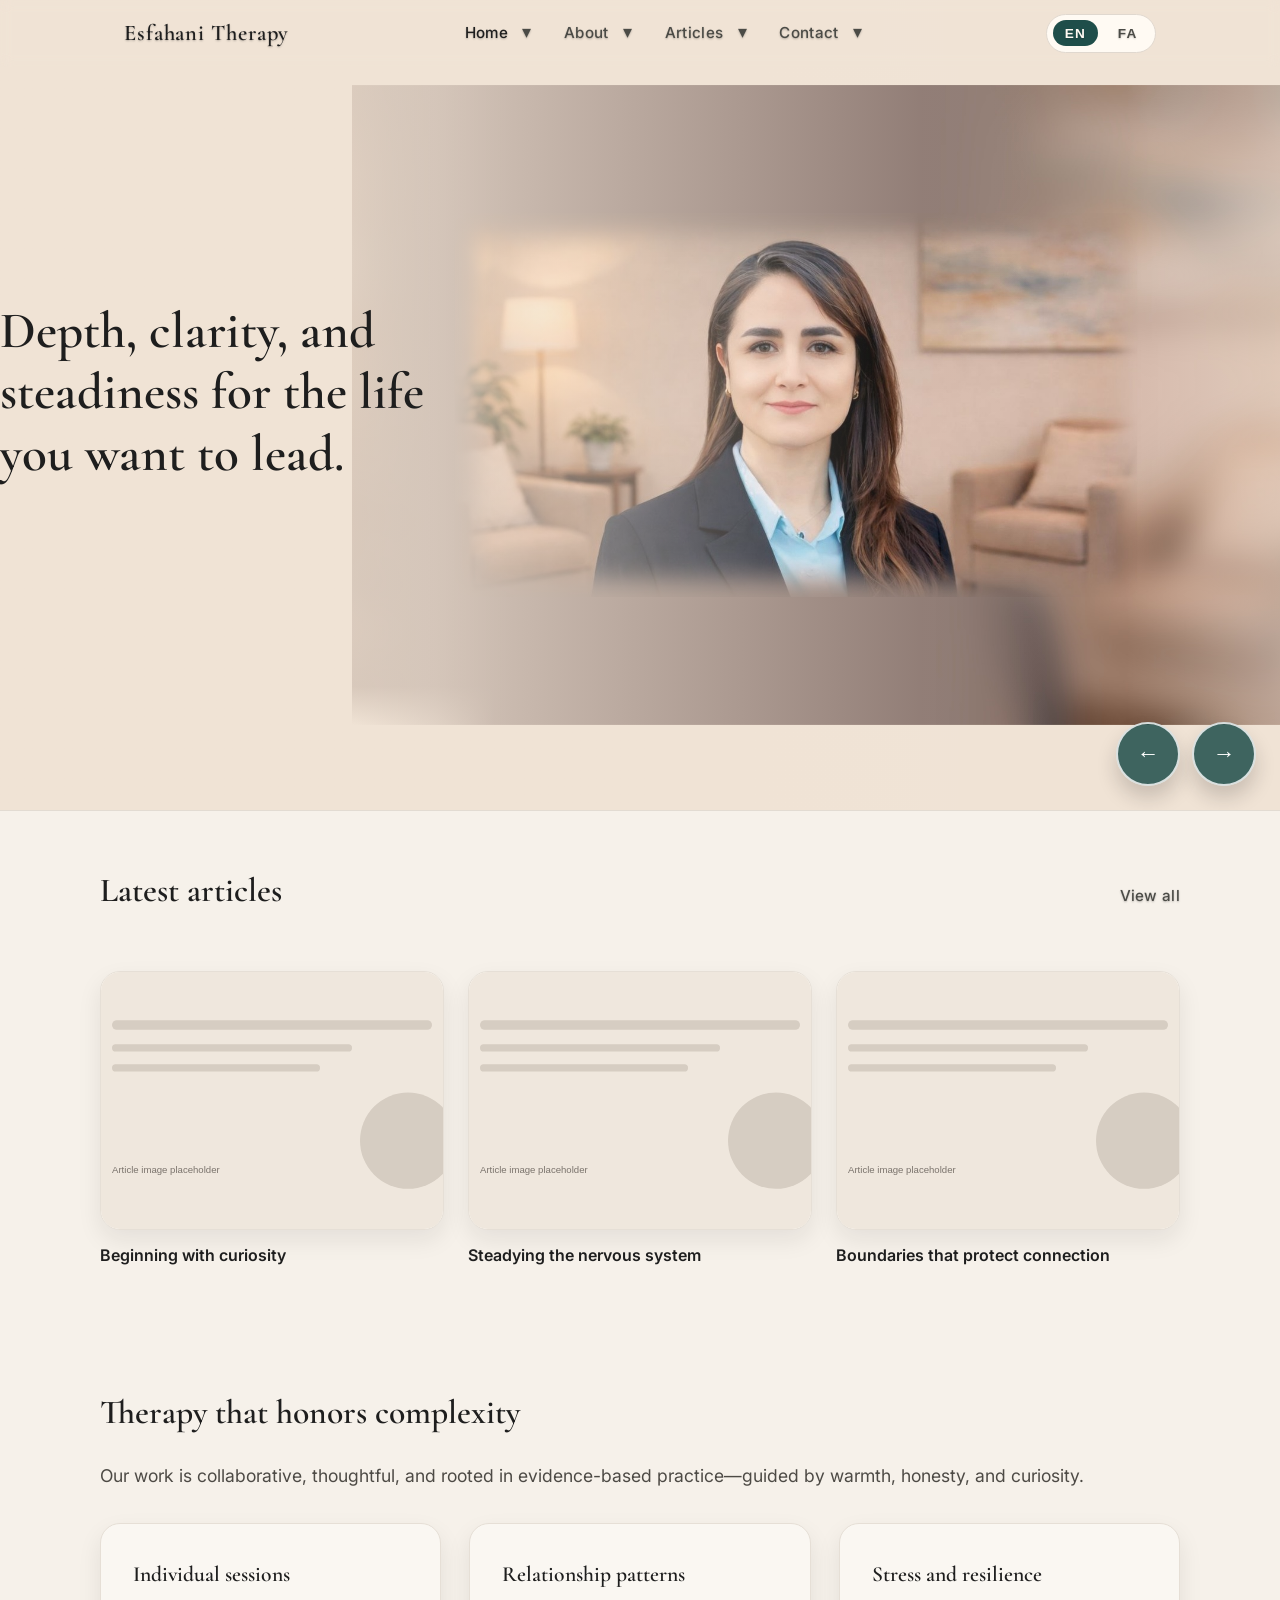
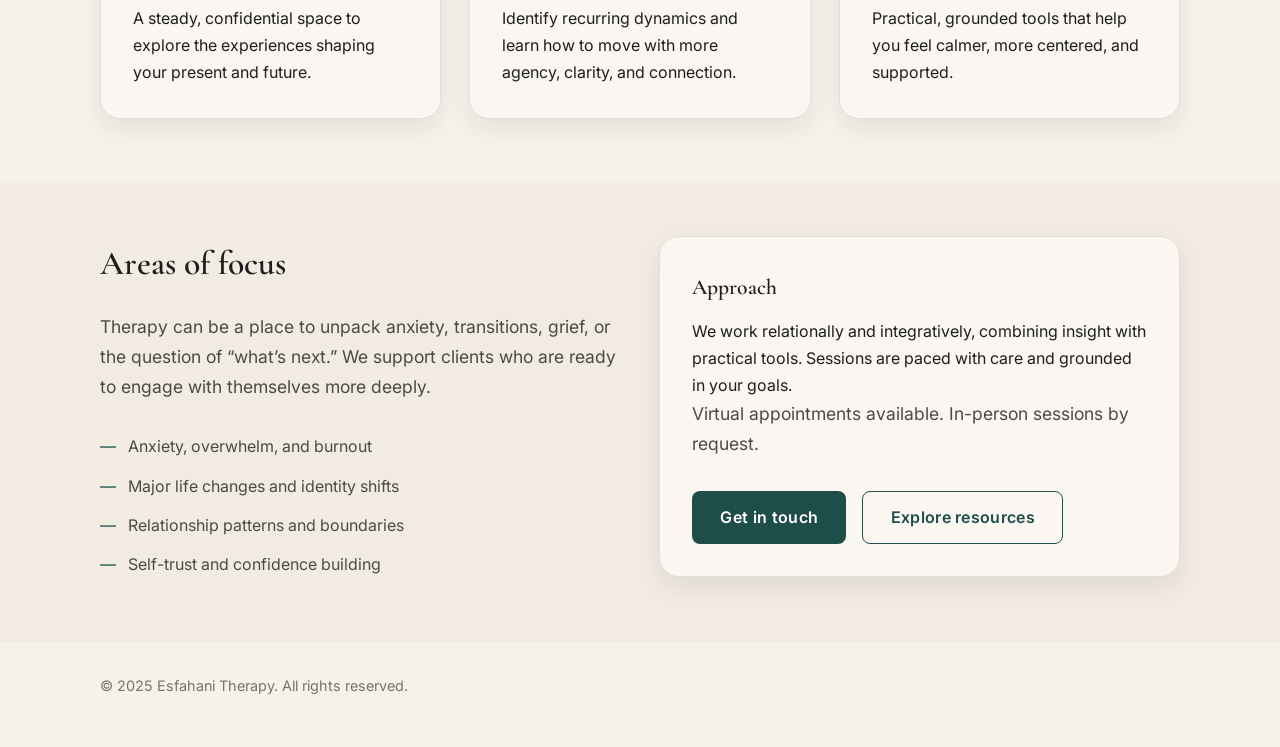
==== commit 0ac2afb5: "Simplify hero slider to single responsive image" ====
--- a/index.html
+++ b/index.html
@@ -179,101 +179,11 @@
               </div>
               <div class="slide__media">
                 <picture>
-                  <source
-                    media="(max-width: 768px)"
-                    srcset="https://images.unsplash.com/photo-1500530855697-b586d89ba3ee?auto=format&fit=crop&w=900&q=80"
-                  />
-                  <source
-                    media="(min-width: 769px)"
-                    srcset="https://images.unsplash.com/photo-1500530855697-b586d89ba3ee?auto=format&fit=crop&w=2000&q=80"
-                  />
-                  <img
-                    src="https://images.unsplash.com/photo-1500530855697-b586d89ba3ee?auto=format&fit=crop&w=2000&q=80"
-                    alt="Sunlight through tall trees in a quiet forest"
-                  />
-                </picture>
-              </div>
-            </div>
-            <div class="hero-slide">
-              <div class="slide__copy hero-content">
-                <h1 data-field="heroSlideTwoHeadline">Grounded support for meaningful change.</h1>
-              </div>
-              <div class="slide__media">
-                <picture>
-                  <source
-                    media="(max-width: 768px)"
-                    srcset="uploads/hero_dominant_A_minus40_clean2.jpg"
-                  />
-                  <source
-                    media="(min-width: 769px)"
-                    srcset="uploads/hero_dominant_A_minus40_clean2.jpg"
-                  />
-                  <img
-                    src="uploads/hero_dominant_A_minus40_clean2.jpg"
-                    alt="A calm interior with soft natural light"
-                  />
-                </picture>
-              </div>
-            </div>
-            <div class="hero-slide">
-              <div class="slide__copy hero-content">
-                <h1 data-field="heroSlideThreeHeadline">Insightful therapy for resilient living.</h1>
-              </div>
-              <div class="slide__media">
-                <picture>
-                  <source
-                    media="(max-width: 768px)"
-                    srcset="uploads/hero_pic1_16x9_1920x1080.jpg"
-                  />
-                  <source
-                    media="(min-width: 769px)"
-                    srcset="uploads/hero_pic1_16x9_1920x1080.jpg"
-                  />
+                  <source media="(max-width: 768px)" srcset="uploads/hero_dominant_A_minus40_clean2.jpg" />
+                  <source media="(min-width: 769px)" srcset="uploads/hero_pic1_16x9_1920x1080.jpg" />
                   <img
                     src="uploads/hero_pic1_16x9_1920x1080.jpg"
                     alt="Warm neutral textures layered in soft light"
-                  />
-                </picture>
-              </div>
-            </div>
-            <div class="hero-slide" aria-hidden="true">
-              <div class="slide__copy hero-content">
-                <h1 data-field="heroSlideFourHeadline">Therapy that honors complexity and growth.</h1>
-              </div>
-              <div class="slide__media">
-                <picture>
-                  <source
-                    media="(max-width: 768px)"
-                    srcset="uploads/hero_zoom_cw900_top240_cx700.jpg"
-                  />
-                  <source
-                    media="(min-width: 769px)"
-                    srcset="uploads/hero_zoom_cw900_top240_cx700.jpg"
-                  />
-                  <img
-                    src="uploads/hero_zoom_cw900_top240_cx700.jpg"
-                    alt="Calming botanical illustration in a soft neutral palette"
-                  />
-                </picture>
-              </div>
-            </div>
-            <div class="hero-slide">
-              <div class="slide__copy hero-content">
-                <h1 data-field="heroSlideFiveHeadline">Support that centers on what matters most to you.</h1>
-              </div>
-              <div class="slide__media">
-                <picture>
-                  <source
-                    media="(max-width: 768px)"
-                    srcset="uploads/hero_dominant_A_minus10.jpg"
-                  />
-                  <source
-                    media="(min-width: 769px)"
-                    srcset="uploads/hero_dominant_A_minus10.jpg"
-                  />
-                  <img
-                    src="uploads/hero_dominant_A_minus10.jpg"
-                    alt="Warm, calming scene with soft neutral tones"
                   />
                 </picture>
               </div>
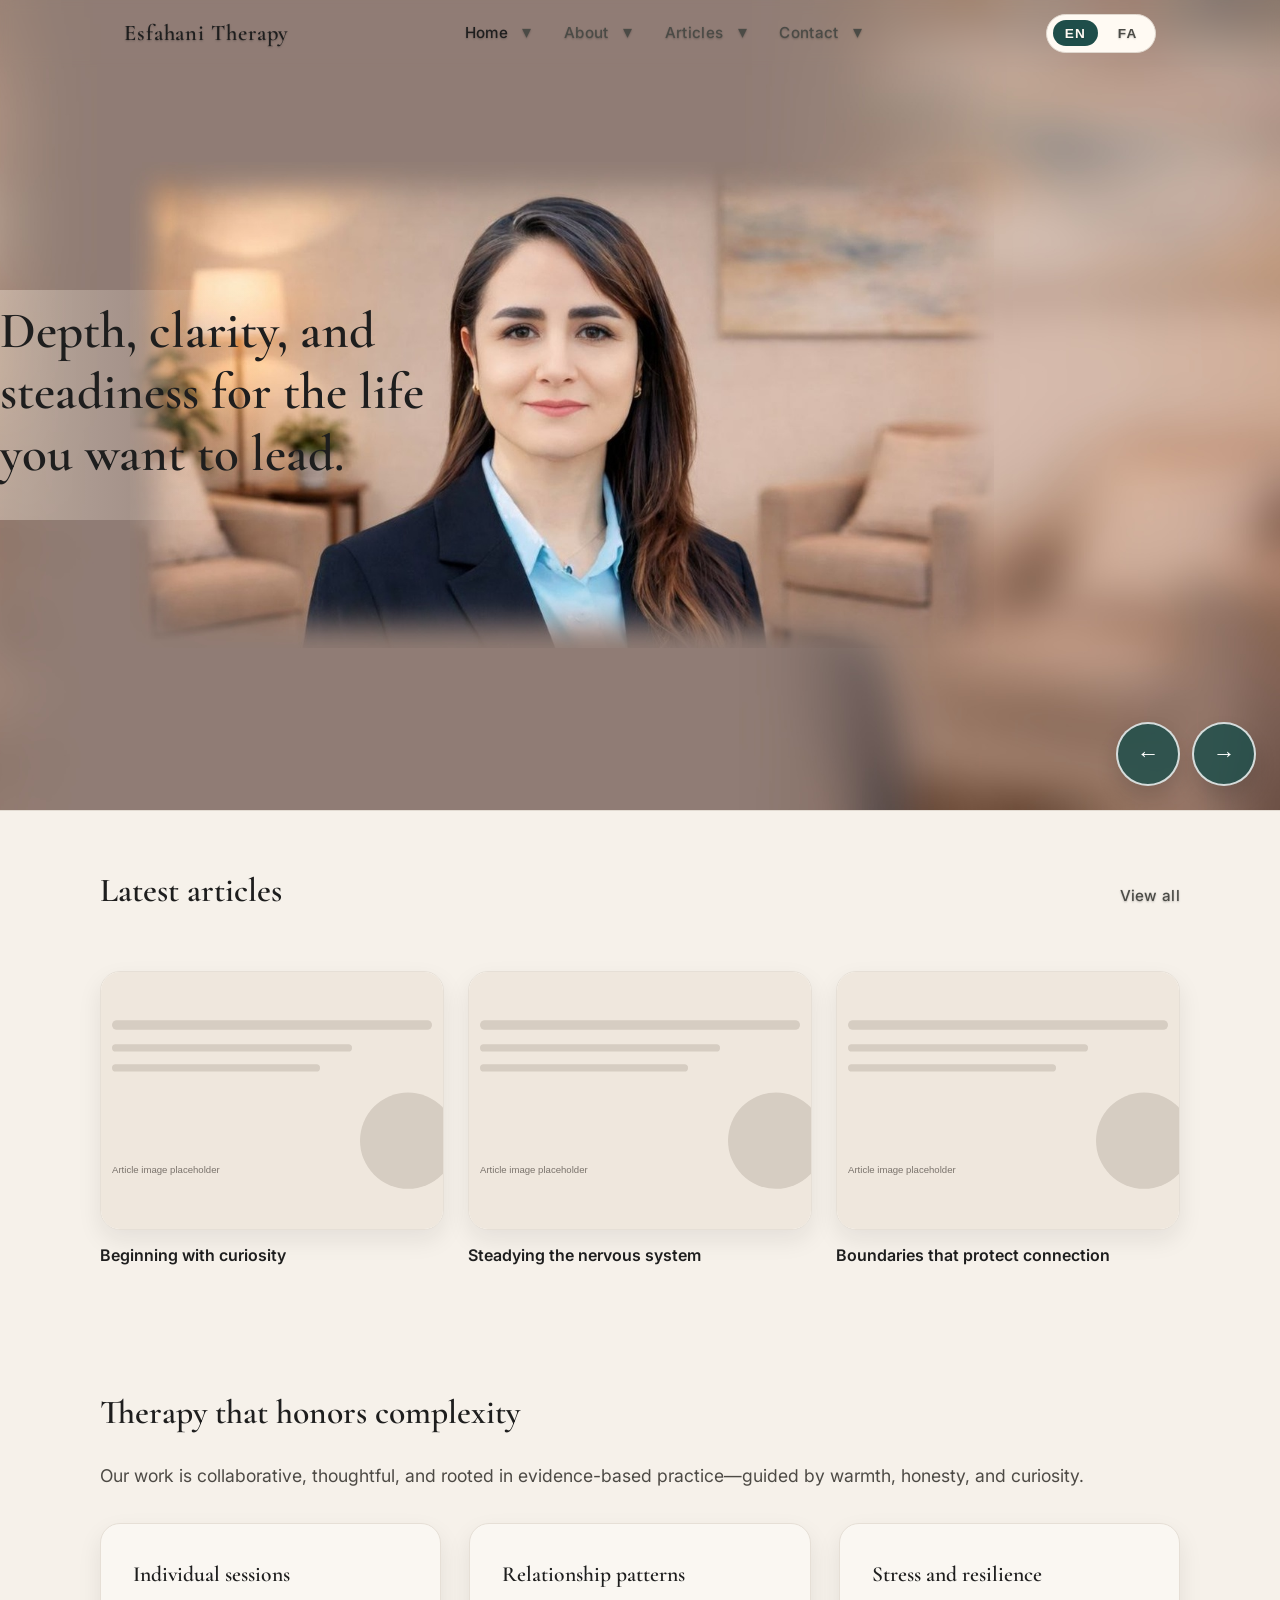
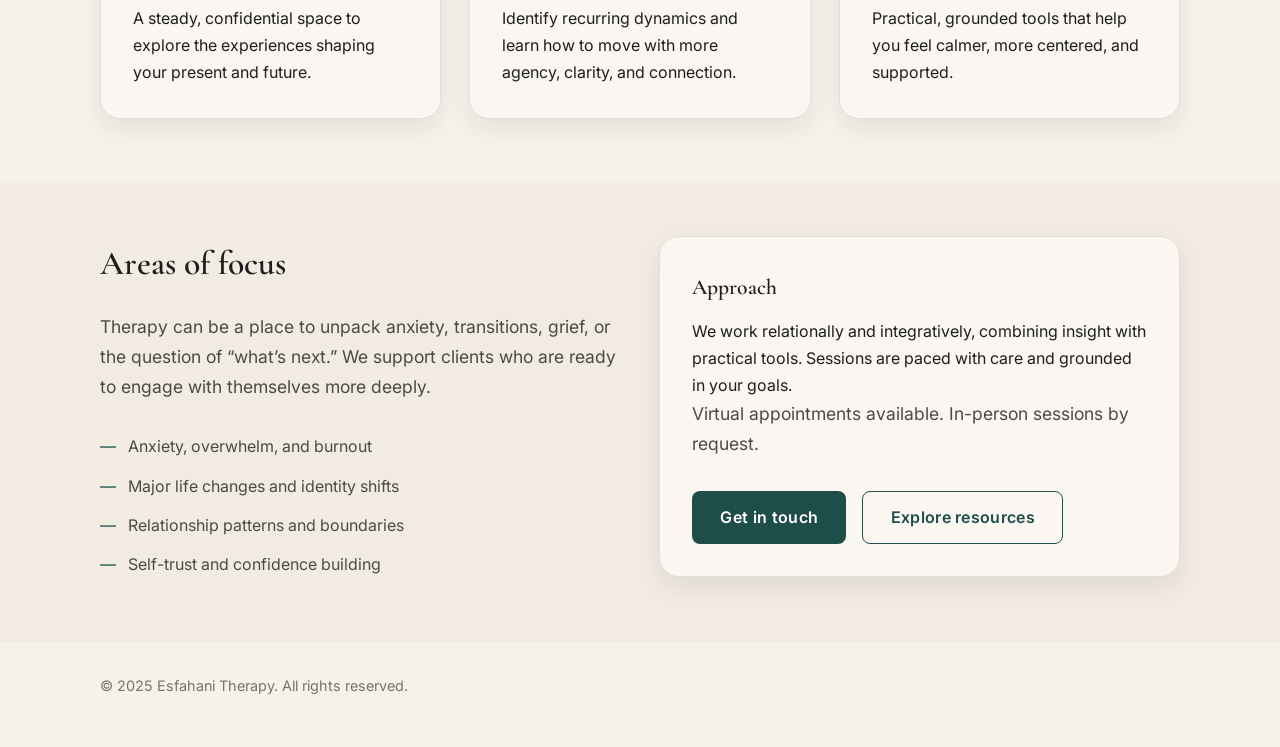
==== commit 8b2d4c2b: "Update hero slide headlines" ====
--- a/index.html
+++ b/index.html
@@ -174,7 +174,7 @@
             <div class="hero-slide is-active">
               <div class="slide__copy hero-content">
                 <h1 data-field="heroSlideOneHeadline">
-                  Depth, clarity, and steadiness for the life you want to lead.
+                  Another kind of thinking: a different understanding of the inner world
                 </h1>
               </div>
               <div class="slide__media">
--- a/styles.css
+++ b/styles.css
@@ -450,6 +450,9 @@
   inset: 0;
   z-index: 0;
   background: var(--hero-surface);
+  overflow: hidden;
+  border: 0;
+  box-shadow: none;
 }
 
 .slide__media::before {
@@ -499,20 +502,30 @@
 }
 
 @media (min-width: 901px) {
+  .hero-slider .hero-slide::before {
+    background: none;
+  }
+
+  .hero-slider .slide__media::before,
+  .hero-slider .slide__media::after {
+    background: none;
+  }
+
+  .hero-slider .slide__copy {
+    width: fit-content;
+    max-width: 480px;
+    display: inline-block;
+    justify-self: start;
+    background: color-mix(in srgb, var(--hero-surface) 65%, transparent);
+    backdrop-filter: none;
+    -webkit-backdrop-filter: none;
+  }
+
   .hero-slider .slide__media img {
     object-position: 99% 30%;
-    transform: translateX(6.5%) scale(0.79);
-    transform-origin: right center;
-    -webkit-mask-image:
-      linear-gradient(90deg, transparent 0%, #000 14%, #000 100%),
-      linear-gradient(180deg, #000 0%, #000 94%, transparent 100%);
-    mask-image:
-      linear-gradient(90deg, transparent 0%, #000 14%, #000 100%),
-      linear-gradient(180deg, #000 0%, #000 94%, transparent 100%);
-    -webkit-mask-size: 100% 100%, 100% 100%;
-    mask-size: 100% 100%, 100% 100%;
-    -webkit-mask-repeat: no-repeat, no-repeat;
-    mask-repeat: no-repeat, no-repeat;
+    transform: none;
+    mask-image: none;
+    -webkit-mask-image: none;
   }
 }
 
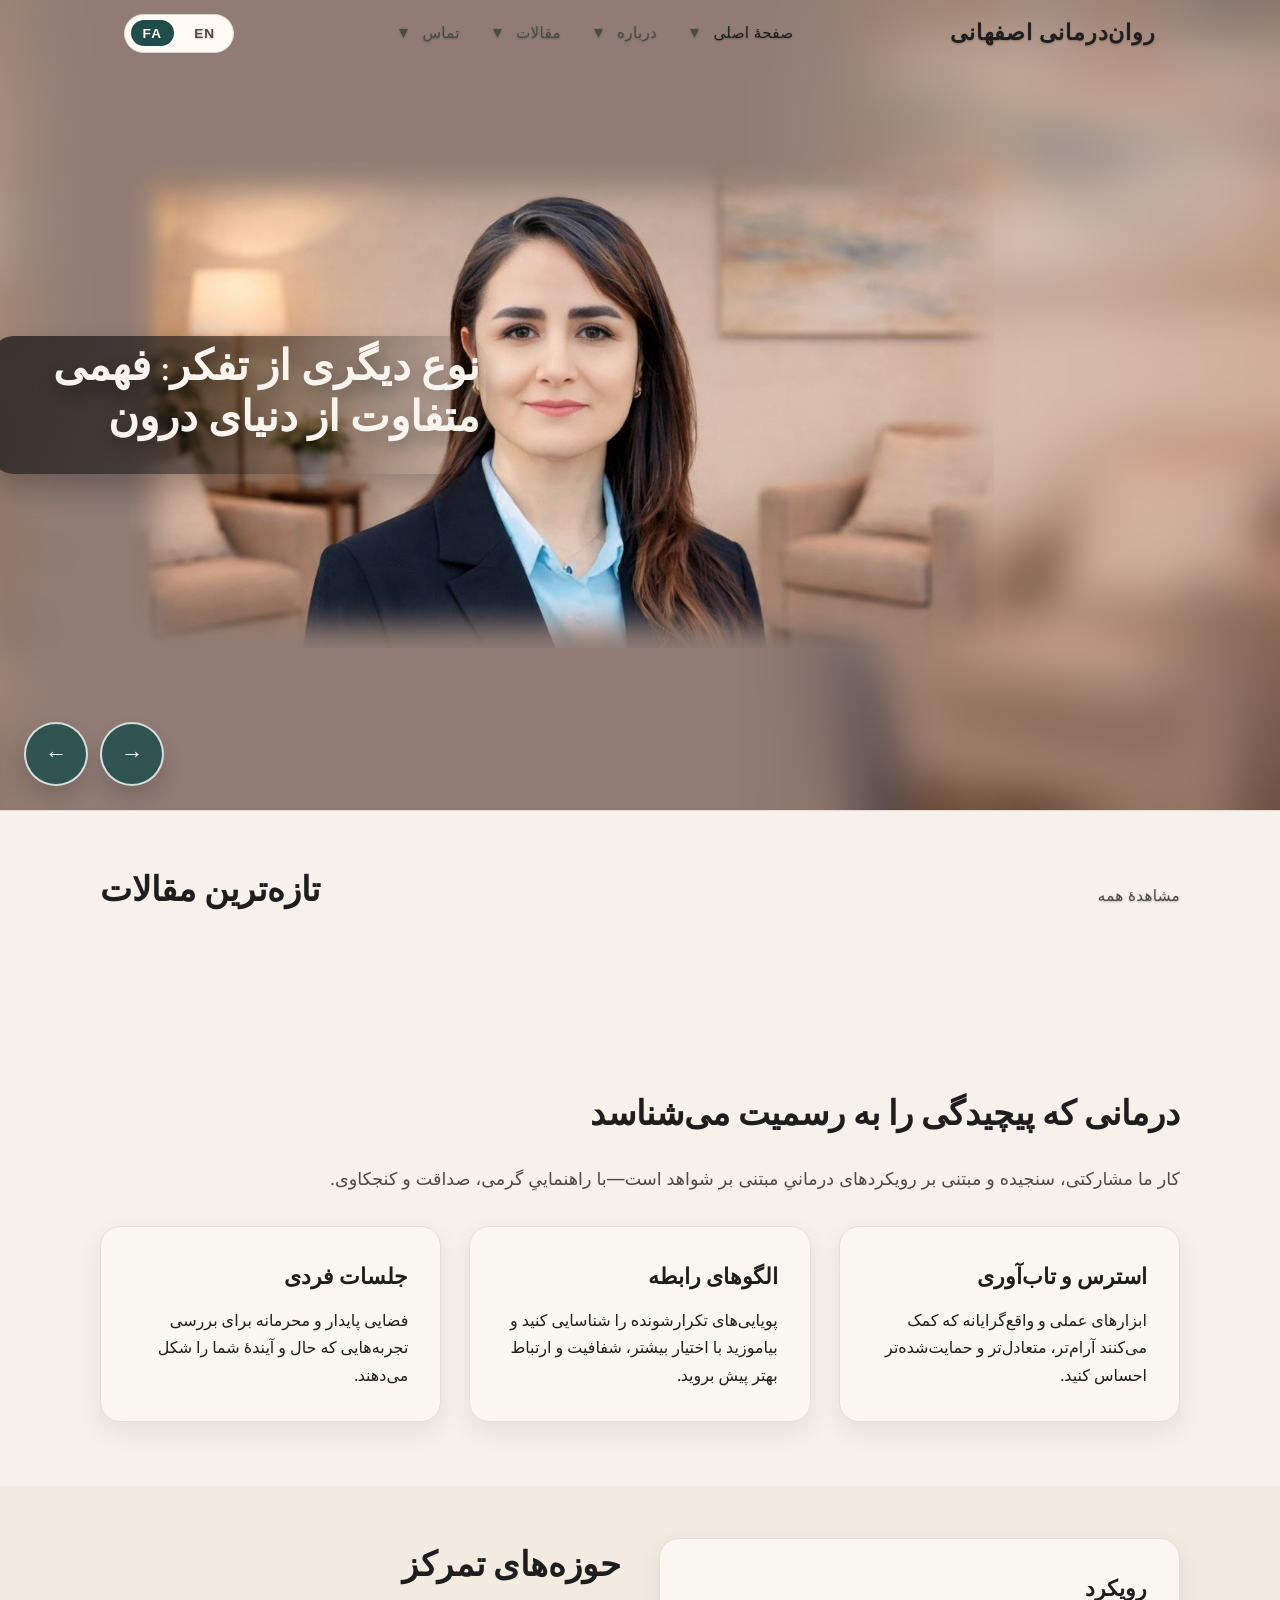
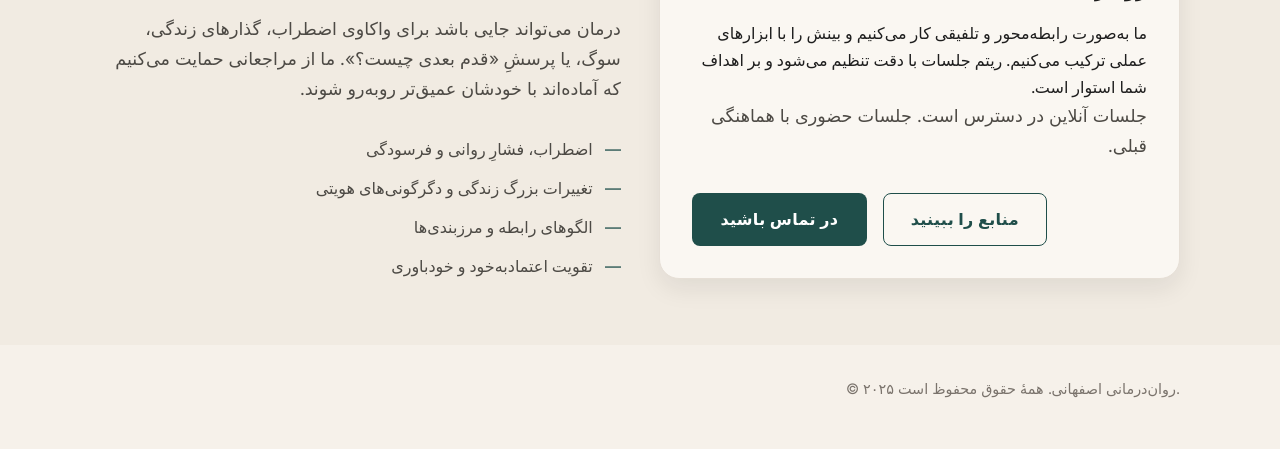
==== commit d44a3f0b: "Set Persian as the default site language" ====
--- a/index.html
+++ b/index.html
@@ -1,5 +1,5 @@
 <!doctype html>
-<html lang="en">
+<html lang="fa">
   <head>
     <meta charset="UTF-8" />
     <meta name="viewport" content="width=device-width, initial-scale=1.0" />
--- a/styles.css
+++ b/styles.css
@@ -445,6 +445,33 @@
   z-index: 1;
 }
 
+.hero-slider .slide__copy {
+  padding: clamp(1.6rem, 3vw, 2.6rem);
+}
+
+.hero-slider .slide__copy::before {
+  content: "";
+  position: absolute;
+  inset: -0.4rem -0.4rem -0.4rem -0.6rem;
+  border-radius: 1.5rem;
+  background: linear-gradient(
+    110deg,
+    rgba(17, 17, 17, 0.72) 0%,
+    rgba(17, 17, 17, 0.58) 45%,
+    rgba(17, 17, 17, 0.25) 75%,
+    rgba(17, 17, 17, 0) 100%
+  );
+  box-shadow: 0 16px 28px rgba(19, 16, 14, 0.28);
+  z-index: 0;
+  pointer-events: none;
+}
+
+.hero-slider h1 {
+  font-size: clamp(2.2rem, 3.3vw, 3.1rem);
+  color: #f9f4ee;
+  text-shadow: 0 8px 18px rgba(10, 8, 7, 0.35);
+}
+
 .slide__media {
   position: absolute;
   inset: 0;
@@ -516,9 +543,6 @@
     max-width: 480px;
     display: inline-block;
     justify-self: start;
-    background: color-mix(in srgb, var(--hero-surface) 65%, transparent);
-    backdrop-filter: none;
-    -webkit-backdrop-filter: none;
   }
 
   .hero-slider .slide__media img {
@@ -903,6 +927,11 @@
 .list-item::before {
   content: "—";
   color: #1f4e4a;
+}
+
+html[lang="fa"] #focus-list .list-item {
+  direction: rtl;
+  text-align: right;
 }
 
 .section-muted {
